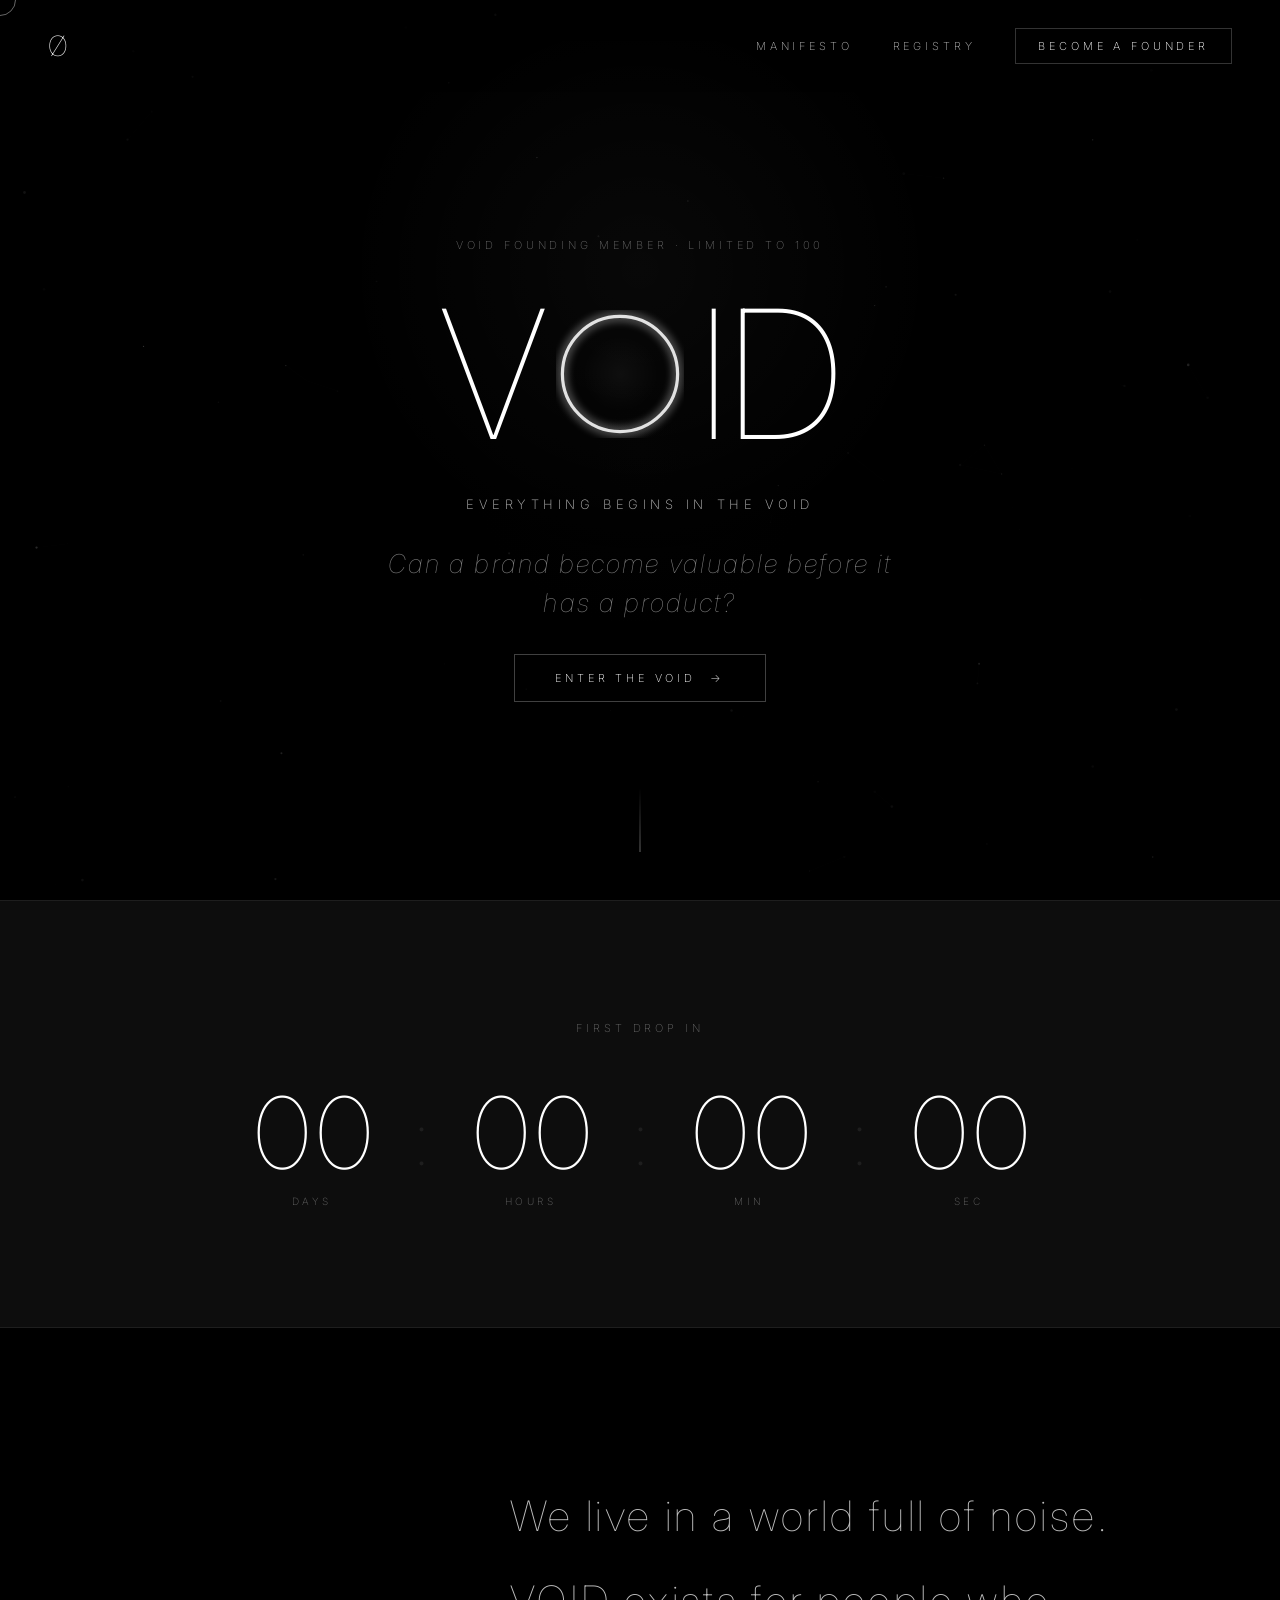
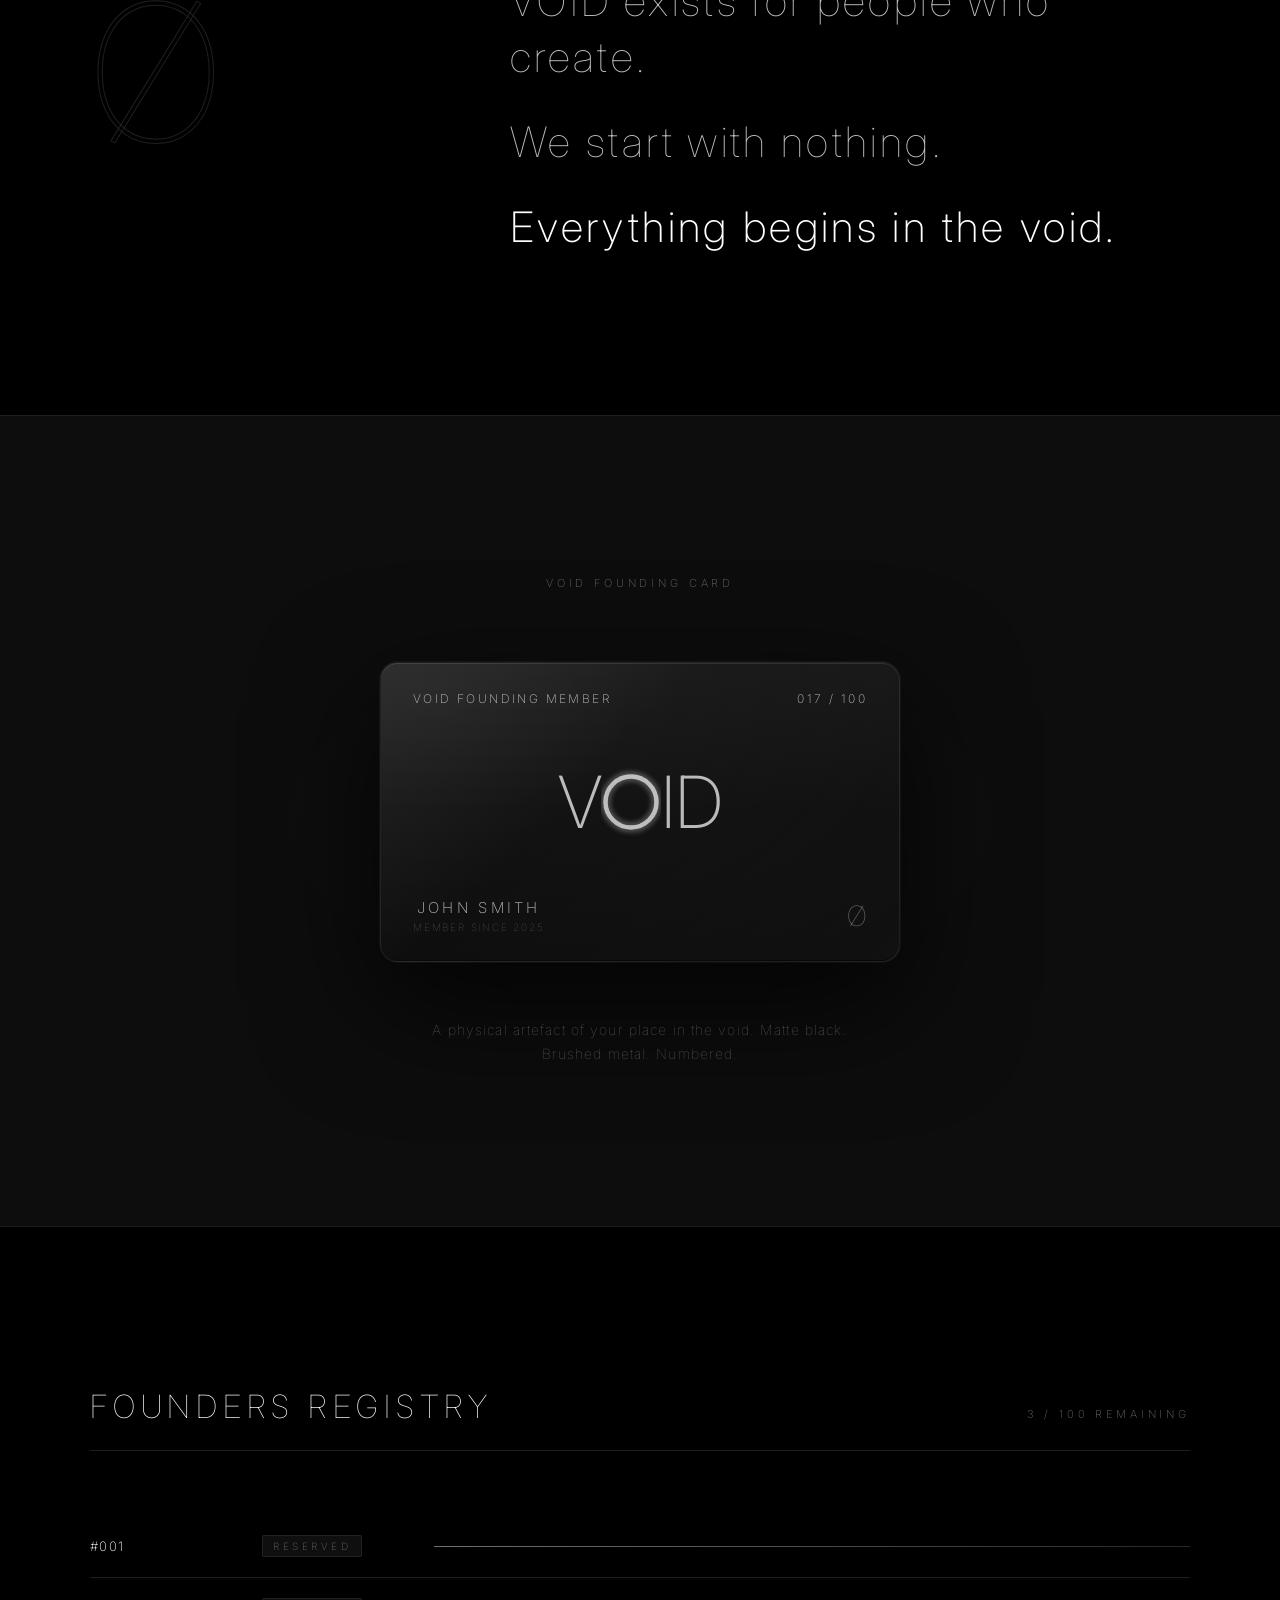
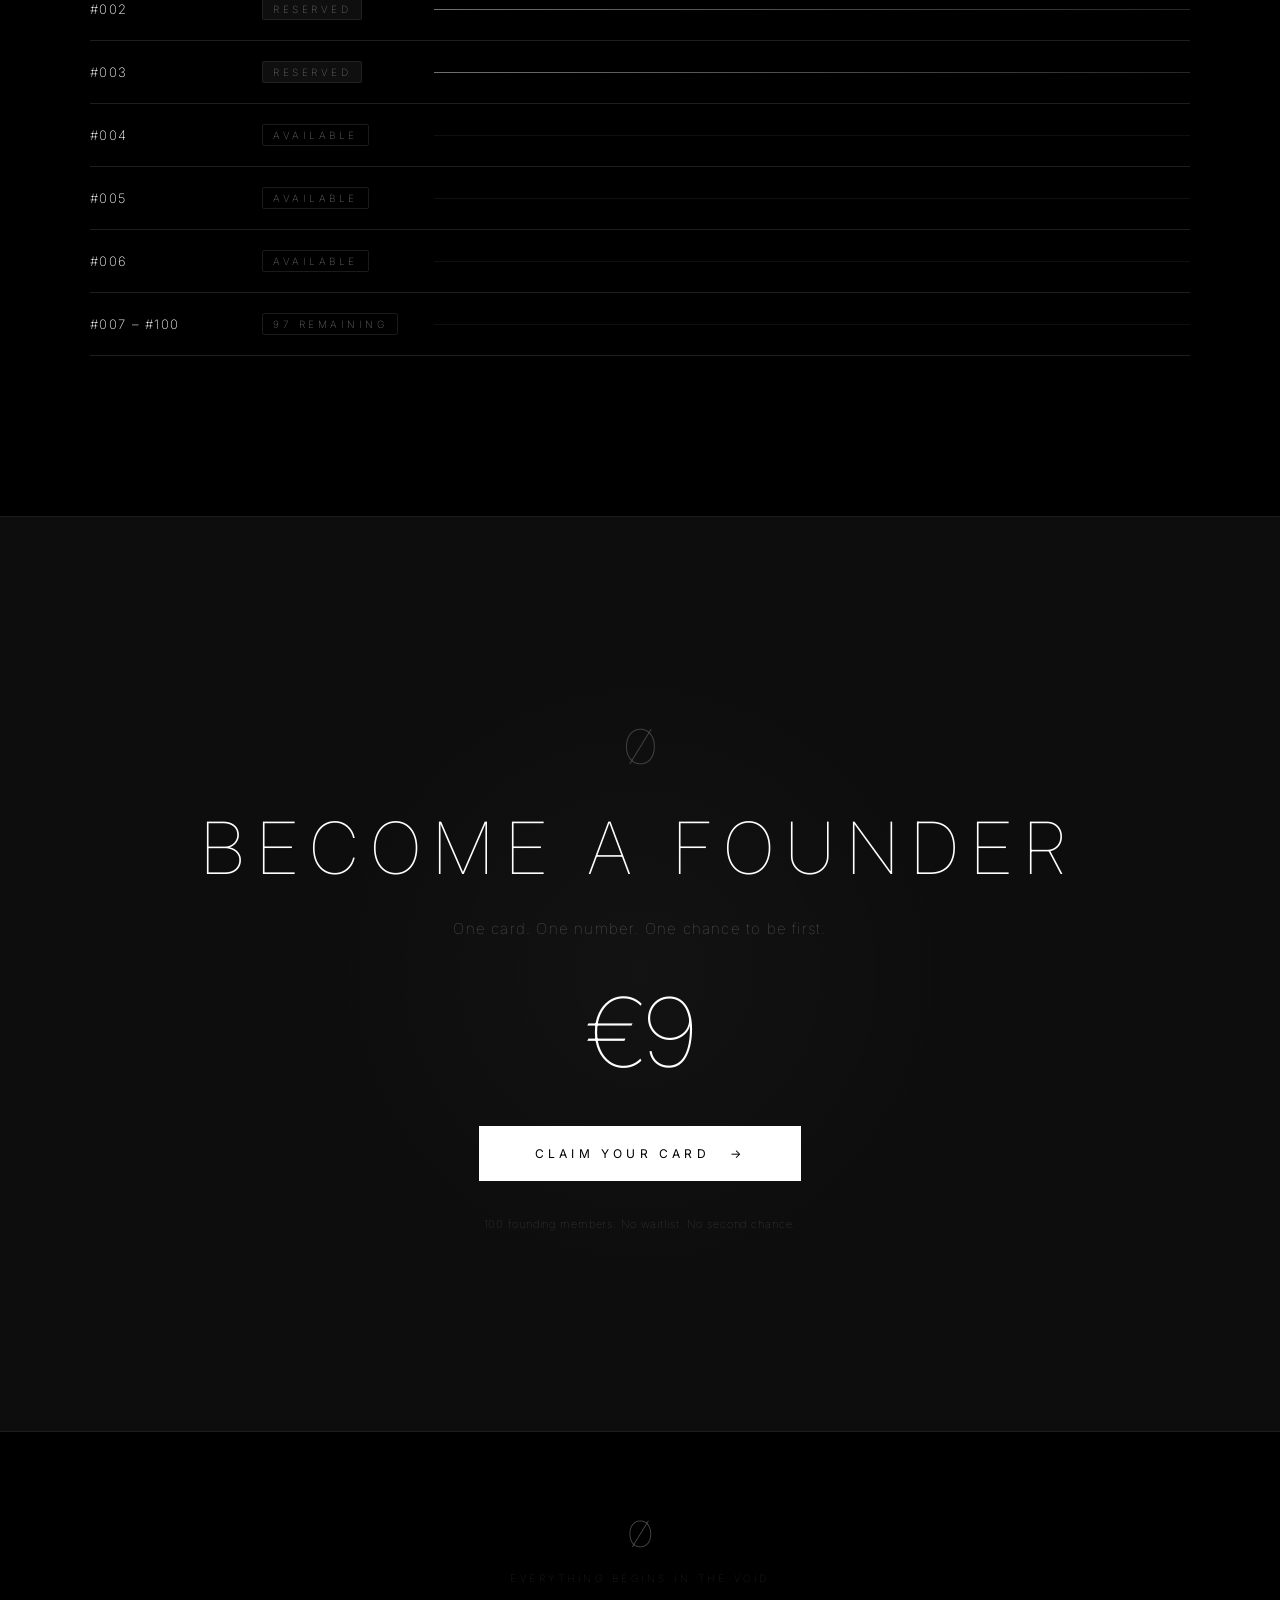
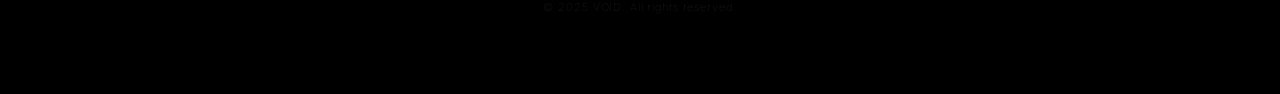
==== index.html @ 9872660d "Rename index (3).html to index.html" ====
<!DOCTYPE html>
<html lang="en">
<head>
  <meta charset="UTF-8" />
  <meta name="viewport" content="width=device-width, initial-scale=1.0" />
  <title>VOID — Everything Begins in the Void</title>
  <meta name="description" content="Can a brand become valuable before it has a product? VOID is an experiment in creating something from nothing." />
  <link rel="preconnect" href="https://fonts.googleapis.com" />
  <link rel="preconnect" href="https://fonts.gstatic.com" crossorigin />
  <link href="https://fonts.googleapis.com/css2?family=Inter:wght@100;200;300;400&family=Space+Grotesk:wght@300;400;500&display=swap" rel="stylesheet" />
  <link rel="stylesheet" href="style.css" />
</head>
<body>

  <!-- Particle Canvas -->
  <canvas id="particles"></canvas>

  <!-- Nav -->
  <nav>
    <div class="nav-logo">Ø</div>
    <div class="nav-links">
      <a href="#manifesto">MANIFESTO</a>
      <a href="#registry">REGISTRY</a>
      <a href="#join" class="nav-cta">BECOME A FOUNDER</a>
    </div>
  </nav>

  <!-- HERO -->
  <section id="hero">
    <div class="hero-content">
      <div class="hero-eyebrow reveal">VOID FOUNDING MEMBER · LIMITED TO 100</div>
      <div class="void-logo reveal-delay-1">
        <span class="logo-letter">V</span>
        <div class="logo-o-wrapper">
          <div class="glow-ring">
            <div class="ring-inner"></div>
            <svg class="ring-svg" viewBox="0 0 200 200">
              <circle class="ring-path" cx="100" cy="100" r="90" />
              <circle class="ring-glow" cx="100" cy="100" r="90" />
            </svg>
          </div>
        </div>
        <span class="logo-letter">ID</span>
      </div>
      <div class="hero-tagline reveal-delay-2">EVERYTHING BEGINS IN THE VOID</div>
      <div class="hero-question reveal-delay-3">Can a brand become valuable before it has a product?</div>
      <a href="#join" class="hero-btn reveal-delay-4">ENTER THE VOID <span class="btn-arrow">→</span></a>
    </div>
    <div class="scroll-indicator">
      <div class="scroll-line"></div>
    </div>
  </section>

  <!-- COUNTDOWN -->
  <section id="countdown">
    <div class="section-inner">
      <div class="countdown-label reveal">FIRST DROP IN</div>
      <div class="countdown-grid reveal-delay-1">
        <div class="countdown-item">
          <div class="countdown-number" id="days">00</div>
          <div class="countdown-unit">DAYS</div>
        </div>
        <div class="countdown-sep">:</div>
        <div class="countdown-item">
          <div class="countdown-number" id="hours">00</div>
          <div class="countdown-unit">HOURS</div>
        </div>
        <div class="countdown-sep">:</div>
        <div class="countdown-item">
          <div class="countdown-number" id="minutes">00</div>
          <div class="countdown-unit">MIN</div>
        </div>
        <div class="countdown-sep">:</div>
        <div class="countdown-item">
          <div class="countdown-number" id="seconds">00</div>
          <div class="countdown-unit">SEC</div>
        </div>
      </div>
    </div>
  </section>

  <!-- MANIFESTO -->
  <section id="manifesto">
    <div class="section-inner manifesto-inner">
      <div class="manifesto-glyph reveal">Ø</div>
      <div class="manifesto-text">
        <p class="manifesto-line reveal">We live in a world full of noise.</p>
        <p class="manifesto-line reveal-delay-1">VOID exists for people who create.</p>
        <p class="manifesto-line reveal-delay-2">We start with nothing.</p>
        <p class="manifesto-line manifesto-bold reveal-delay-3">Everything begins in the void.</p>
      </div>
    </div>
  </section>

  <!-- 3D CARD -->
  <section id="card-section">
    <div class="section-inner">
      <div class="card-label reveal">VOID FOUNDING CARD</div>
      <div class="card-scene reveal-delay-1">
        <div class="card-3d" id="card3d">
          <div class="card-face card-front">
            <div class="card-top-row">
              <span class="card-meta">VOID FOUNDING MEMBER</span>
              <span class="card-number-meta">017 / 100</span>
            </div>
            <div class="card-center-logo">
              <span class="card-logo-letter">V</span>
              <div class="card-logo-o">
                <svg viewBox="0 0 80 80" class="card-ring-svg">
                  <circle class="card-ring-path" cx="40" cy="40" r="34"/>
                  <circle class="card-ring-glow-path" cx="40" cy="40" r="34"/>
                </svg>
              </div>
              <span class="card-logo-letter">ID</span>
            </div>
            <div class="card-bottom-row">
              <div class="card-holder">
                <div class="card-name">JOHN SMITH</div>
                <div class="card-since">MEMBER SINCE 2025</div>
              </div>
              <div class="card-icon">Ø</div>
            </div>
            <div class="card-shine"></div>
          </div>
        </div>
      </div>
      <p class="card-desc reveal-delay-2">A physical artefact of your place in the void. Matte black. Brushed metal. Numbered.</p>
    </div>
  </section>

  <!-- FOUNDERS REGISTRY -->
  <section id="registry">
    <div class="section-inner">
      <div class="registry-header reveal">
        <h2 class="section-title">FOUNDERS REGISTRY</h2>
        <span class="registry-count">3 / 100 REMAINING</span>
      </div>
      <div class="registry-table reveal-delay-1">
        <div class="registry-row registry-reserved">
          <span class="reg-num">#001</span>
          <span class="reg-status reserved">RESERVED</span>
          <div class="reg-bar"><div class="reg-bar-fill" style="width:100%"></div></div>
        </div>
        <div class="registry-row registry-reserved">
          <span class="reg-num">#002</span>
          <span class="reg-status reserved">RESERVED</span>
          <div class="reg-bar"><div class="reg-bar-fill" style="width:100%"></div></div>
        </div>
        <div class="registry-row registry-reserved">
          <span class="reg-num">#003</span>
          <span class="reg-status reserved">RESERVED</span>
          <div class="reg-bar"><div class="reg-bar-fill" style="width:100%"></div></div>
        </div>
        <div class="registry-row registry-available">
          <span class="reg-num">#004</span>
          <span class="reg-status available">AVAILABLE</span>
          <div class="reg-bar"><div class="reg-bar-fill" style="width:0%"></div></div>
        </div>
        <div class="registry-row registry-available">
          <span class="reg-num">#005</span>
          <span class="reg-status available">AVAILABLE</span>
          <div class="reg-bar"><div class="reg-bar-fill" style="width:0%"></div></div>
        </div>
        <div class="registry-row registry-available">
          <span class="reg-num">#006</span>
          <span class="reg-status available">AVAILABLE</span>
          <div class="reg-bar"><div class="reg-bar-fill" style="width:0%"></div></div>
        </div>
        <div class="registry-row registry-available">
          <span class="reg-num">#007 – #100</span>
          <span class="reg-status available">97 REMAINING</span>
          <div class="reg-bar"><div class="reg-bar-fill" style="width:0%"></div></div>
        </div>
      </div>
    </div>
  </section>

  <!-- JOIN -->
  <section id="join">
    <div class="section-inner join-inner">
      <div class="join-glyph reveal">Ø</div>
      <h2 class="join-title reveal-delay-1">BECOME A FOUNDER</h2>
      <p class="join-sub reveal-delay-2">One card. One number. One chance to be first.</p>
      <div class="join-price reveal-delay-3">€9</div>
      <a href="checkout/" class="join-btn reveal-delay-4">
        <span>CLAIM YOUR CARD</span>
        <span class="btn-num">→</span>
      </a>
      <p class="join-fine reveal-delay-4">100 founding members. No waitlist. No second chance.</p>
    </div>
  </section>

  <!-- FOOTER -->
  <footer>
    <div class="footer-inner">
      <div class="footer-logo">Ø</div>
      <p class="footer-tag">EVERYTHING BEGINS IN THE VOID</p>
      <p class="footer-copy">© 2025 VOID. All rights reserved.</p>
    </div>
  </footer>

  <script src="main.js"></script>
</body>
</html>
---- style.css ----
/* ===========================
   VOID — Premium Brand CSS
   =========================== */

*, *::before, *::after {
  margin: 0;
  padding: 0;
  box-sizing: border-box;
}

:root {
  --black: #000000;
  --white: #ffffff;
  --silver: #b8b8b8;
  --silver-dim: #666666;
  --surface: #0d0d0d;
  --border: #1e1e1e;
  --glow: rgba(255,255,255,0.15);
  --glow-strong: rgba(255,255,255,0.6);
  --font-display: 'Inter', sans-serif;
  --font-body: 'Space Grotesk', sans-serif;
  --tracking-ultra: 0.35em;
  --tracking-wide: 0.18em;
  --tracking-normal: 0.08em;
}

html {
  scroll-behavior: smooth;
  overflow-x: hidden;
}

body {
  background: var(--black);
  color: var(--white);
  font-family: var(--font-body);
  font-weight: 300;
  overflow-x: hidden;
  cursor: none;
}

/* ---- Custom Cursor ---- */
.cursor {
  position: fixed;
  width: 8px;
  height: 8px;
  background: var(--white);
  border-radius: 50%;
  pointer-events: none;
  z-index: 9999;
  transition: transform 0.15s ease, opacity 0.2s ease;
  mix-blend-mode: difference;
}

.cursor-ring {
  position: fixed;
  width: 32px;
  height: 32px;
  border: 1px solid rgba(255,255,255,0.4);
  border-radius: 50%;
  pointer-events: none;
  z-index: 9998;
  transition: transform 0.4s cubic-bezier(0.25,0.46,0.45,0.94), width 0.3s, height 0.3s, opacity 0.3s;
  mix-blend-mode: difference;
}

/* ---- Particle Canvas ---- */
#particles {
  position: fixed;
  top: 0; left: 0;
  width: 100%; height: 100%;
  pointer-events: none;
  z-index: 0;
  opacity: 0.5;
}

/* ---- Nav ---- */
nav {
  position: fixed;
  top: 0; left: 0; right: 0;
  z-index: 100;
  display: flex;
  align-items: center;
  justify-content: space-between;
  padding: 28px 48px;
  background: linear-gradient(to bottom, rgba(0,0,0,0.9) 0%, transparent 100%);
}

.nav-logo {
  font-family: var(--font-display);
  font-weight: 100;
  font-size: 28px;
  letter-spacing: 0.05em;
  color: var(--white);
  opacity: 0.9;
  cursor: none;
}

.nav-links {
  display: flex;
  align-items: center;
  gap: 40px;
}

.nav-links a {
  font-family: var(--font-display);
  font-weight: 200;
  font-size: 11px;
  letter-spacing: var(--tracking-ultra);
  color: var(--silver);
  text-decoration: none;
  transition: color 0.3s ease;
  cursor: none;
}

.nav-links a:hover {
  color: var(--white);
}

.nav-cta {
  border: 1px solid rgba(255,255,255,0.2) !important;
  padding: 10px 22px !important;
  color: var(--white) !important;
  transition: background 0.3s ease, border-color 0.3s ease !important;
}

.nav-cta:hover {
  background: rgba(255,255,255,0.06) !important;
  border-color: rgba(255,255,255,0.5) !important;
}

/* ---- HERO ---- */
#hero {
  position: relative;
  min-height: 100vh;
  display: flex;
  flex-direction: column;
  align-items: center;
  justify-content: center;
  z-index: 1;
  text-align: center;
  padding: 120px 24px 80px;
  overflow: hidden;
}

/* Ambient light behind hero */
#hero::before {
  content: '';
  position: absolute;
  top: 30%;
  left: 50%;
  transform: translate(-50%, -50%);
  width: 600px;
  height: 600px;
  background: radial-gradient(ellipse, rgba(255,255,255,0.03) 0%, transparent 70%);
  pointer-events: none;
  animation: heroPulse 8s ease-in-out infinite;
}

@keyframes heroPulse {
  0%, 100% { opacity: 0.6; transform: translate(-50%, -50%) scale(1); }
  50% { opacity: 1; transform: translate(-50%, -50%) scale(1.15); }
}

.hero-content {
  display: flex;
  flex-direction: column;
  align-items: center;
  gap: 32px;
  position: relative;
  z-index: 2;
}

.hero-eyebrow {
  font-family: var(--font-display);
  font-weight: 200;
  font-size: 11px;
  letter-spacing: var(--tracking-ultra);
  color: var(--silver-dim);
}

/* ---- VOID LOGO ---- */
.void-logo {
  display: flex;
  align-items: center;
  gap: 0;
  line-height: 1;
  user-select: none;
}

.logo-letter {
  font-family: var(--font-display);
  font-weight: 100;
  font-size: clamp(80px, 14vw, 180px);
  letter-spacing: -0.02em;
  color: var(--white);
  display: inline-block;
}

.logo-o-wrapper {
  position: relative;
  display: flex;
  align-items: center;
  justify-content: center;
  width: clamp(70px, 12vw, 156px);
  height: clamp(80px, 14vw, 180px);
}

.glow-ring {
  position: relative;
  width: clamp(60px, 10vw, 130px);
  height: clamp(60px, 10vw, 130px);
  display: flex;
  align-items: center;
  justify-content: center;
}

.ring-svg {
  position: absolute;
  top: 0; left: 0;
  width: 100%; height: 100%;
}

.ring-path {
  fill: none;
  stroke: rgba(255,255,255,0.85);
  stroke-width: 5;
  animation: ringRotate 0s linear infinite;
}

.ring-glow {
  fill: none;
  stroke: rgba(255,255,255,0.25);
  stroke-width: 18;
  filter: blur(6px);
  animation: ringGlow 4s ease-in-out infinite;
}

.ring-inner {
  position: absolute;
  width: 60%;
  height: 60%;
  background: radial-gradient(circle, rgba(255,255,255,0.04) 0%, transparent 70%);
  border-radius: 50%;
  animation: innerPulse 4s ease-in-out infinite;
}

@keyframes ringGlow {
  0%, 100% { stroke-opacity: 0.2; stroke-width: 16; }
  50% { stroke-opacity: 0.5; stroke-width: 22; }
}

@keyframes innerPulse {
  0%, 100% { transform: scale(0.9); opacity: 0.3; }
  50% { transform: scale(1.1); opacity: 0.7; }
}

.hero-tagline {
  font-family: var(--font-display);
  font-weight: 200;
  font-size: clamp(10px, 1.4vw, 13px);
  letter-spacing: var(--tracking-ultra);
  color: var(--silver);
  text-transform: uppercase;
}

.hero-question {
  font-family: var(--font-display);
  font-weight: 100;
  font-size: clamp(16px, 2.5vw, 26px);
  letter-spacing: var(--tracking-normal);
  color: rgba(255,255,255,0.5);
  max-width: 520px;
  line-height: 1.5;
  font-style: italic;
}

.hero-btn {
  display: inline-flex;
  align-items: center;
  gap: 14px;
  padding: 16px 40px;
  border: 1px solid rgba(255,255,255,0.25);
  color: var(--white);
  text-decoration: none;
  font-family: var(--font-display);
  font-weight: 200;
  font-size: 11px;
  letter-spacing: var(--tracking-ultra);
  text-transform: uppercase;
  transition: border-color 0.4s, background 0.4s, transform 0.3s;
  position: relative;
  overflow: hidden;
  cursor: none;
}

.hero-btn::before {
  content: '';
  position: absolute;
  inset: 0;
  background: linear-gradient(135deg, rgba(255,255,255,0.08), transparent);
  opacity: 0;
  transition: opacity 0.4s;
}

.hero-btn:hover {
  border-color: rgba(255,255,255,0.6);
  transform: translateY(-2px);
}

.hero-btn:hover::before {
  opacity: 1;
}

.btn-arrow {
  transition: transform 0.3s;
}

.hero-btn:hover .btn-arrow {
  transform: translateX(4px);
}

/* Scroll indicator */
.scroll-indicator {
  position: absolute;
  bottom: 48px;
  left: 50%;
  transform: translateX(-50%);
  display: flex;
  flex-direction: column;
  align-items: center;
}

.scroll-line {
  width: 1px;
  height: 64px;
  background: linear-gradient(to bottom, transparent, rgba(255,255,255,0.4));
  animation: scrollDrop 2s ease-in-out infinite;
}

@keyframes scrollDrop {
  0% { opacity: 0; transform: scaleY(0); transform-origin: top; }
  50% { opacity: 1; transform: scaleY(1); transform-origin: top; }
  100% { opacity: 0; transform: scaleY(1); transform-origin: bottom; }
}

/* ---- COUNTDOWN ---- */
#countdown {
  position: relative;
  z-index: 1;
  padding: 120px 24px;
  border-top: 1px solid var(--border);
  border-bottom: 1px solid var(--border);
  background: var(--surface);
}

.section-inner {
  max-width: 1100px;
  margin: 0 auto;
}

.countdown-label {
  font-family: var(--font-display);
  font-weight: 200;
  font-size: 11px;
  letter-spacing: var(--tracking-ultra);
  color: var(--silver-dim);
  text-align: center;
  margin-bottom: 48px;
}

.countdown-grid {
  display: flex;
  align-items: center;
  justify-content: center;
  gap: 0;
}

.countdown-item {
  display: flex;
  flex-direction: column;
  align-items: center;
  padding: 0 40px;
}

.countdown-number {
  font-family: var(--font-display);
  font-weight: 100;
  font-size: clamp(52px, 8vw, 100px);
  letter-spacing: -0.02em;
  color: var(--white);
  line-height: 1;
  font-variant-numeric: tabular-nums;
  min-width: 2.2ch;
  text-align: center;
}

.countdown-unit {
  font-family: var(--font-display);
  font-weight: 200;
  font-size: 10px;
  letter-spacing: var(--tracking-ultra);
  color: var(--silver-dim);
  margin-top: 12px;
}

.countdown-sep {
  font-family: var(--font-display);
  font-weight: 100;
  font-size: clamp(40px, 6vw, 80px);
  color: var(--border);
  margin-bottom: 20px;
  align-self: flex-start;
  padding-top: 8px;
}

/* ---- MANIFESTO ---- */
#manifesto {
  position: relative;
  z-index: 1;
  padding: 160px 24px;
  overflow: hidden;
}

.manifesto-inner {
  display: grid;
  grid-template-columns: 1fr 2fr;
  gap: 80px;
  align-items: center;
}

.manifesto-glyph {
  font-family: var(--font-display);
  font-weight: 100;
  font-size: clamp(100px, 15vw, 200px);
  color: transparent;
  -webkit-text-stroke: 1px rgba(255,255,255,0.12);
  text-stroke: 1px rgba(255,255,255,0.12);
  line-height: 1;
  animation: glyphBreath 6s ease-in-out infinite;
  user-select: none;
}

@keyframes glyphBreath {
  0%, 100% { -webkit-text-stroke-color: rgba(255,255,255,0.08); }
  50% { -webkit-text-stroke-color: rgba(255,255,255,0.2); }
}

.manifesto-text {
  display: flex;
  flex-direction: column;
  gap: 28px;
}

.manifesto-line {
  font-family: var(--font-display);
  font-weight: 100;
  font-size: clamp(22px, 3.5vw, 42px);
  letter-spacing: var(--tracking-normal);
  line-height: 1.35;
  color: rgba(255,255,255,0.75);
}

.manifesto-bold {
  color: var(--white);
  font-weight: 200;
}

/* ---- 3D CARD ---- */
#card-section {
  position: relative;
  z-index: 1;
  padding: 160px 24px;
  background: var(--surface);
  border-top: 1px solid var(--border);
  border-bottom: 1px solid var(--border);
  text-align: center;
  overflow: hidden;
}

#card-section::before {
  content: '';
  position: absolute;
  top: 50%;
  left: 50%;
  transform: translate(-50%, -50%);
  width: 800px;
  height: 400px;
  background: radial-gradient(ellipse, rgba(255,255,255,0.02) 0%, transparent 70%);
  pointer-events: none;
}

.card-label {
  font-family: var(--font-display);
  font-weight: 200;
  font-size: 11px;
  letter-spacing: var(--tracking-ultra);
  color: var(--silver-dim);
  margin-bottom: 72px;
}

.card-scene {
  perspective: 1200px;
  display: flex;
  justify-content: center;
  margin-bottom: 56px;
}

.card-3d {
  width: min(520px, 88vw);
  height: min(300px, 50vw);
  transform-style: preserve-3d;
  transition: transform 0.1s linear;
  cursor: none;
}

.card-face {
  width: 100%;
  height: 100%;
  border-radius: 18px;
  padding: 28px 32px;
  display: flex;
  flex-direction: column;
  justify-content: space-between;
  position: relative;
  overflow: hidden;
}

.card-front {
  background: linear-gradient(135deg, #1a1a1a 0%, #0a0a0a 40%, #111111 100%);
  border: 1px solid rgba(255,255,255,0.08);
  box-shadow:
    0 0 0 1px rgba(255,255,255,0.04),
    0 40px 120px rgba(0,0,0,0.8),
    inset 0 1px 0 rgba(255,255,255,0.1),
    inset 0 -1px 0 rgba(0,0,0,0.5);
}

/* Metallic sheen overlay */
.card-front::before {
  content: '';
  position: absolute;
  top: 0; left: 0; right: 0;
  height: 50%;
  background: linear-gradient(180deg, rgba(255,255,255,0.04) 0%, transparent 100%);
  border-radius: 18px 18px 0 0;
  pointer-events: none;
}

.card-shine {
  position: absolute;
  top: -50%;
  left: -50%;
  width: 200%;
  height: 200%;
  background: radial-gradient(ellipse at 30% 30%, rgba(255,255,255,0.06) 0%, transparent 60%);
  pointer-events: none;
  transition: transform 0.1s linear;
  border-radius: 50%;
}

.card-top-row {
  display: flex;
  justify-content: space-between;
  align-items: flex-start;
}

.card-meta, .card-number-meta {
  font-family: var(--font-display);
  font-weight: 200;
  font-size: clamp(8px, 1.3vw, 12px);
  letter-spacing: 0.2em;
  color: var(--silver);
}

.card-center-logo {
  display: flex;
  align-items: center;
  justify-content: center;
  gap: 0;
}

.card-logo-letter {
  font-family: var(--font-display);
  font-weight: 200;
  font-size: clamp(36px, 6vw, 72px);
  letter-spacing: -0.01em;
  color: var(--silver);
  line-height: 1;
}

.card-logo-o {
  width: clamp(30px, 5vw, 60px);
  height: clamp(36px, 6vw, 72px);
  display: flex;
  align-items: center;
  justify-content: center;
}

.card-ring-svg {
  width: 100%;
  height: 100%;
}

.card-ring-path {
  fill: none;
  stroke: var(--silver);
  stroke-width: 6;
}

.card-ring-glow-path {
  fill: none;
  stroke: rgba(200,200,200,0.3);
  stroke-width: 14;
  filter: blur(3px);
  animation: cardRingGlow 3s ease-in-out infinite;
}

@keyframes cardRingGlow {
  0%, 100% { stroke-opacity: 0.2; }
  50% { stroke-opacity: 0.5; }
}

.card-bottom-row {
  display: flex;
  justify-content: space-between;
  align-items: flex-end;
}

.card-name {
  font-family: var(--font-display);
  font-weight: 200;
  font-size: clamp(10px, 1.6vw, 15px);
  letter-spacing: 0.22em;
  color: var(--silver);
}

.card-since {
  font-family: var(--font-display);
  font-weight: 100;
  font-size: clamp(7px, 1.1vw, 10px);
  letter-spacing: 0.18em;
  color: var(--silver-dim);
  margin-top: 4px;
}

.card-icon {
  font-family: var(--font-display);
  font-weight: 100;
  font-size: clamp(16px, 2.5vw, 28px);
  color: var(--silver-dim);
}

.card-desc {
  font-family: var(--font-display);
  font-weight: 100;
  font-size: 14px;
  letter-spacing: var(--tracking-normal);
  color: var(--silver-dim);
  max-width: 420px;
  margin: 0 auto;
  line-height: 1.7;
}

/* ---- REGISTRY ---- */
#registry {
  position: relative;
  z-index: 1;
  padding: 160px 24px;
}

.registry-header {
  display: flex;
  align-items: baseline;
  justify-content: space-between;
  margin-bottom: 64px;
  border-bottom: 1px solid var(--border);
  padding-bottom: 24px;
}

.section-title {
  font-family: var(--font-display);
  font-weight: 100;
  font-size: clamp(18px, 3vw, 32px);
  letter-spacing: var(--tracking-wide);
}

.registry-count {
  font-family: var(--font-display);
  font-weight: 200;
  font-size: 11px;
  letter-spacing: var(--tracking-ultra);
  color: var(--silver-dim);
}

.registry-table {
  display: flex;
  flex-direction: column;
  gap: 0;
}

.registry-row {
  display: grid;
  grid-template-columns: 140px 140px 1fr;
  align-items: center;
  padding: 20px 0;
  border-bottom: 1px solid var(--border);
  gap: 32px;
  transition: background 0.3s;
  opacity: 0;
  transform: translateY(16px);
}

.registry-row.visible {
  opacity: 1;
  transform: translateY(0);
  transition: opacity 0.5s ease, transform 0.5s ease;
}

.registry-row:hover {
  background: rgba(255,255,255,0.02);
}

.reg-num {
  font-family: var(--font-display);
  font-weight: 200;
  font-size: 13px;
  letter-spacing: 0.1em;
  color: var(--white);
}

.reg-status {
  font-family: var(--font-display);
  font-weight: 200;
  font-size: 10px;
  letter-spacing: var(--tracking-ultra);
  padding: 4px 10px;
  border-radius: 2px;
  display: inline-block;
  width: fit-content;
}

.reg-status.reserved {
  background: rgba(255,255,255,0.06);
  color: var(--silver-dim);
  border: 1px solid rgba(255,255,255,0.08);
}

.reg-status.available {
  background: transparent;
  color: rgba(255,255,255,0.4);
  border: 1px solid rgba(255,255,255,0.1);
}

.reg-bar {
  height: 1px;
  background: rgba(255,255,255,0.06);
  overflow: hidden;
}

.reg-bar-fill {
  height: 100%;
  background: linear-gradient(to right, rgba(255,255,255,0.4), rgba(255,255,255,0.1));
  transition: width 1.5s cubic-bezier(0.25,0.46,0.45,0.94);
}

/* ---- JOIN ---- */
#join {
  position: relative;
  z-index: 1;
  padding: 200px 24px;
  text-align: center;
  background: var(--surface);
  border-top: 1px solid var(--border);
  overflow: hidden;
}

#join::before {
  content: '';
  position: absolute;
  top: 50%;
  left: 50%;
  transform: translate(-50%, -50%);
  width: 700px;
  height: 700px;
  background: radial-gradient(ellipse, rgba(255,255,255,0.025) 0%, transparent 65%);
  pointer-events: none;
  animation: heroPulse 10s ease-in-out infinite;
}

.join-inner {
  display: flex;
  flex-direction: column;
  align-items: center;
  gap: 28px;
  position: relative;
  z-index: 2;
}

.join-glyph {
  font-family: var(--font-display);
  font-weight: 100;
  font-size: 48px;
  color: rgba(255,255,255,0.2);
  animation: innerPulse 5s ease-in-out infinite;
}

.join-title {
  font-family: var(--font-display);
  font-weight: 100;
  font-size: clamp(32px, 6vw, 72px);
  letter-spacing: var(--tracking-wide);
}

.join-sub {
  font-family: var(--font-display);
  font-weight: 100;
  font-size: 15px;
  letter-spacing: var(--tracking-normal);
  color: var(--silver-dim);
}

.join-price {
  font-family: var(--font-display);
  font-weight: 100;
  font-size: clamp(52px, 8vw, 96px);
  letter-spacing: -0.02em;
  color: var(--white);
  margin: 8px 0;
}

.join-btn {
  display: inline-flex;
  align-items: center;
  gap: 20px;
  padding: 20px 56px;
  background: var(--white);
  color: var(--black);
  text-decoration: none;
  font-family: var(--font-display);
  font-weight: 400;
  font-size: 12px;
  letter-spacing: var(--tracking-ultra);
  text-transform: uppercase;
  transition: background 0.3s, transform 0.3s, box-shadow 0.3s;
  cursor: none;
  position: relative;
  overflow: hidden;
}

.join-btn::before {
  content: '';
  position: absolute;
  inset: 0;
  background: rgba(0,0,0,0.05);
  transform: translateX(-100%);
  transition: transform 0.4s ease;
}

.join-btn:hover::before {
  transform: translateX(0);
}

.join-btn:hover {
  transform: translateY(-3px);
  box-shadow: 0 20px 60px rgba(255,255,255,0.15);
}

.join-fine {
  font-family: var(--font-display);
  font-weight: 100;
  font-size: 11px;
  letter-spacing: var(--tracking-normal);
  color: rgba(255,255,255,0.25);
  margin-top: 8px;
}

/* ---- FOOTER ---- */
footer {
  position: relative;
  z-index: 1;
  padding: 80px 48px;
  border-top: 1px solid var(--border);
  text-align: center;
}

.footer-inner {
  display: flex;
  flex-direction: column;
  align-items: center;
  gap: 16px;
}

.footer-logo {
  font-family: var(--font-display);
  font-weight: 100;
  font-size: 36px;
  color: rgba(255,255,255,0.3);
}

.footer-tag {
  font-family: var(--font-display);
  font-weight: 100;
  font-size: 10px;
  letter-spacing: var(--tracking-ultra);
  color: rgba(255,255,255,0.2);
}

.footer-copy {
  font-family: var(--font-display);
  font-weight: 100;
  font-size: 11px;
  letter-spacing: var(--tracking-normal);
  color: rgba(255,255,255,0.15);
}

/* ---- REVEAL ANIMATIONS ---- */
.reveal,
.reveal-delay-1,
.reveal-delay-2,
.reveal-delay-3,
.reveal-delay-4 {
  opacity: 0;
  transform: translateY(30px);
  transition: opacity 0.9s cubic-bezier(0.25,0.46,0.45,0.94),
              transform 0.9s cubic-bezier(0.25,0.46,0.45,0.94);
}

.reveal-delay-1 { transition-delay: 0.15s; }
.reveal-delay-2 { transition-delay: 0.3s; }
.reveal-delay-3 { transition-delay: 0.45s; }
.reveal-delay-4 { transition-delay: 0.6s; }

.visible {
  opacity: 1 !important;
  transform: translateY(0) !important;
}

/* Hero immediate animation */
#hero .reveal { transition-delay: 0.3s; }
#hero .reveal-delay-1 { transition-delay: 0.5s; }
#hero .reveal-delay-2 { transition-delay: 0.8s; }
#hero .reveal-delay-3 { transition-delay: 1.1s; }
#hero .reveal-delay-4 { transition-delay: 1.4s; }

/* ===========================
   CHECKOUT PAGE
   =========================== */
.checkout-page {
  min-height: 100vh;
  display: flex;
  flex-direction: column;
  align-items: center;
  justify-content: center;
  padding: 80px 24px;
  text-align: center;
}

.checkout-back {
  position: fixed;
  top: 32px;
  left: 48px;
  font-family: var(--font-display);
  font-weight: 200;
  font-size: 11px;
  letter-spacing: var(--tracking-ultra);
  color: var(--silver-dim);
  text-decoration: none;
  display: flex;
  align-items: center;
  gap: 8px;
  transition: color 0.3s;
  cursor: none;
}

.checkout-back:hover { color: var(--white); }

.checkout-glyph {
  font-family: var(--font-display);
  font-weight: 100;
  font-size: 64px;
  color: rgba(255,255,255,0.15);
  margin-bottom: 40px;
  animation: innerPulse 5s ease-in-out infinite;
}

.checkout-title {
  font-family: var(--font-display);
  font-weight: 100;
  font-size: clamp(28px, 5vw, 52px);
  letter-spacing: var(--tracking-wide);
  margin-bottom: 16px;
}

.checkout-product {
  font-family: var(--font-display);
  font-weight: 200;
  font-size: 12px;
  letter-spacing: var(--tracking-ultra);
  color: var(--silver-dim);
  margin-bottom: 48px;
}

.checkout-price-block {
  display: flex;
  flex-direction: column;
  align-items: center;
  gap: 8px;
  padding: 48px 80px;
  border: 1px solid var(--border);
  margin-bottom: 40px;
  background: var(--surface);
  position: relative;
  overflow: hidden;
}

.checkout-price-block::before {
  content: '';
  position: absolute;
  inset: 0;
  background: linear-gradient(135deg, rgba(255,255,255,0.02), transparent);
  pointer-events: none;
}

.checkout-price-label {
  font-family: var(--font-display);
  font-weight: 200;
  font-size: 10px;
  letter-spacing: var(--tracking-ultra);
  color: var(--silver-dim);
}

.checkout-price {
  font-family: var(--font-display);
  font-weight: 100;
  font-size: 72px;
  letter-spacing: -0.02em;
  color: var(--white);
  line-height: 1;
}

.checkout-coming-soon {
  display: inline-block;
  padding: 14px 36px;
  border: 1px solid rgba(255,255,255,0.15);
  font-family: var(--font-display);
  font-weight: 200;
  font-size: 11px;
  letter-spacing: var(--tracking-ultra);
  color: var(--silver-dim);
}

.checkout-note {
  font-family: var(--font-display);
  font-weight: 100;
  font-size: 12px;
  letter-spacing: var(--tracking-normal);
  color: rgba(255,255,255,0.2);
  margin-top: 24px;
  max-width: 300px;
}

/* ===========================
   RESPONSIVE
   =========================== */
@media (max-width: 768px) {
  nav {
    padding: 20px 24px;
  }

  .nav-links a:not(.nav-cta) {
    display: none;
  }

  .manifesto-inner {
    grid-template-columns: 1fr;
    gap: 40px;
  }

  .manifesto-glyph {
    font-size: 80px;
    text-align: center;
  }

  .countdown-item {
    padding: 0 16px;
  }

  .countdown-sep {
    display: none;
  }

  .registry-row {
    grid-template-columns: 80px 100px 1fr;
    gap: 16px;
  }

  .card-3d {
    height: min(220px, 55vw);
  }

  .registry-header {
    flex-direction: column;
    gap: 8px;
  }
}

@media (max-width: 480px) {
  .countdown-grid {
    flex-wrap: wrap;
    gap: 16px;
  }

  .checkout-price-block {
    padding: 40px 40px;
  }
}

/* Reduced motion */
@media (prefers-reduced-motion: reduce) {
  *, *::before, *::after {
    animation-duration: 0.01ms !important;
    transition-duration: 0.01ms !important;
  }
}
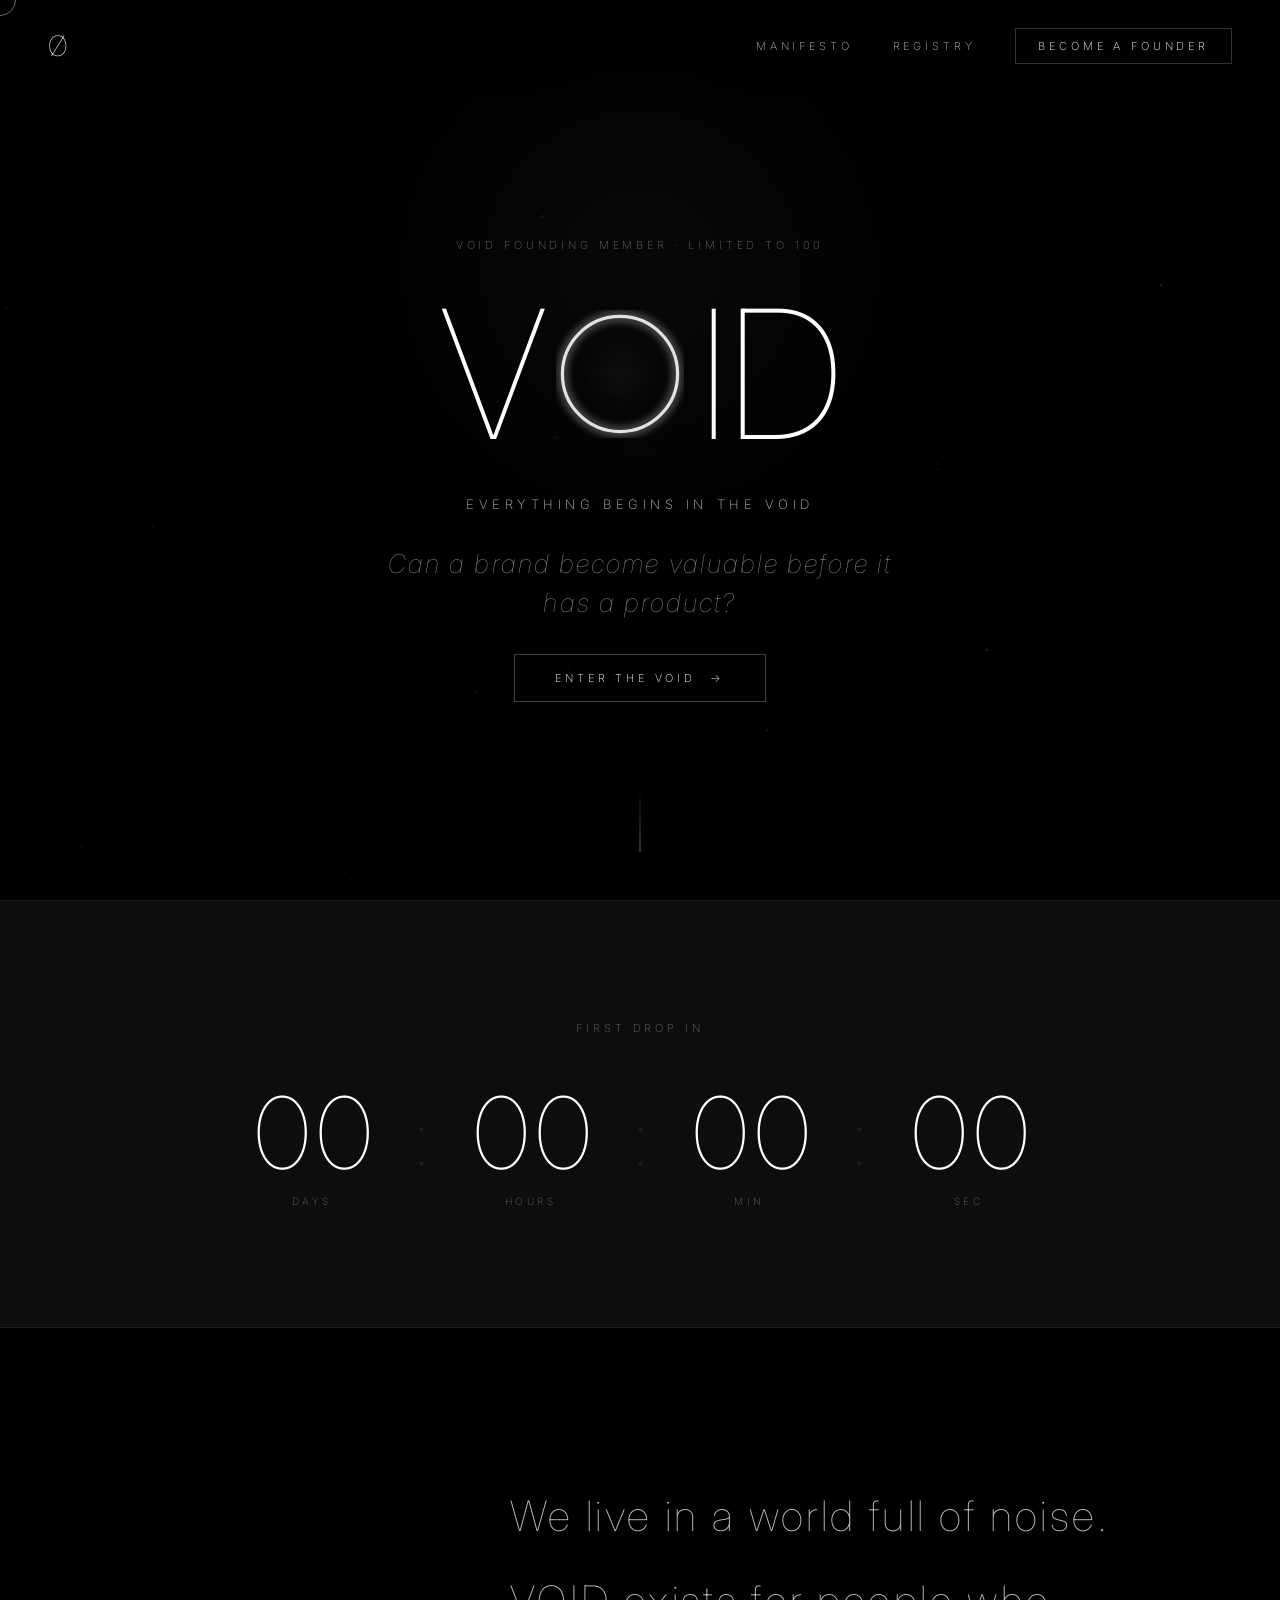
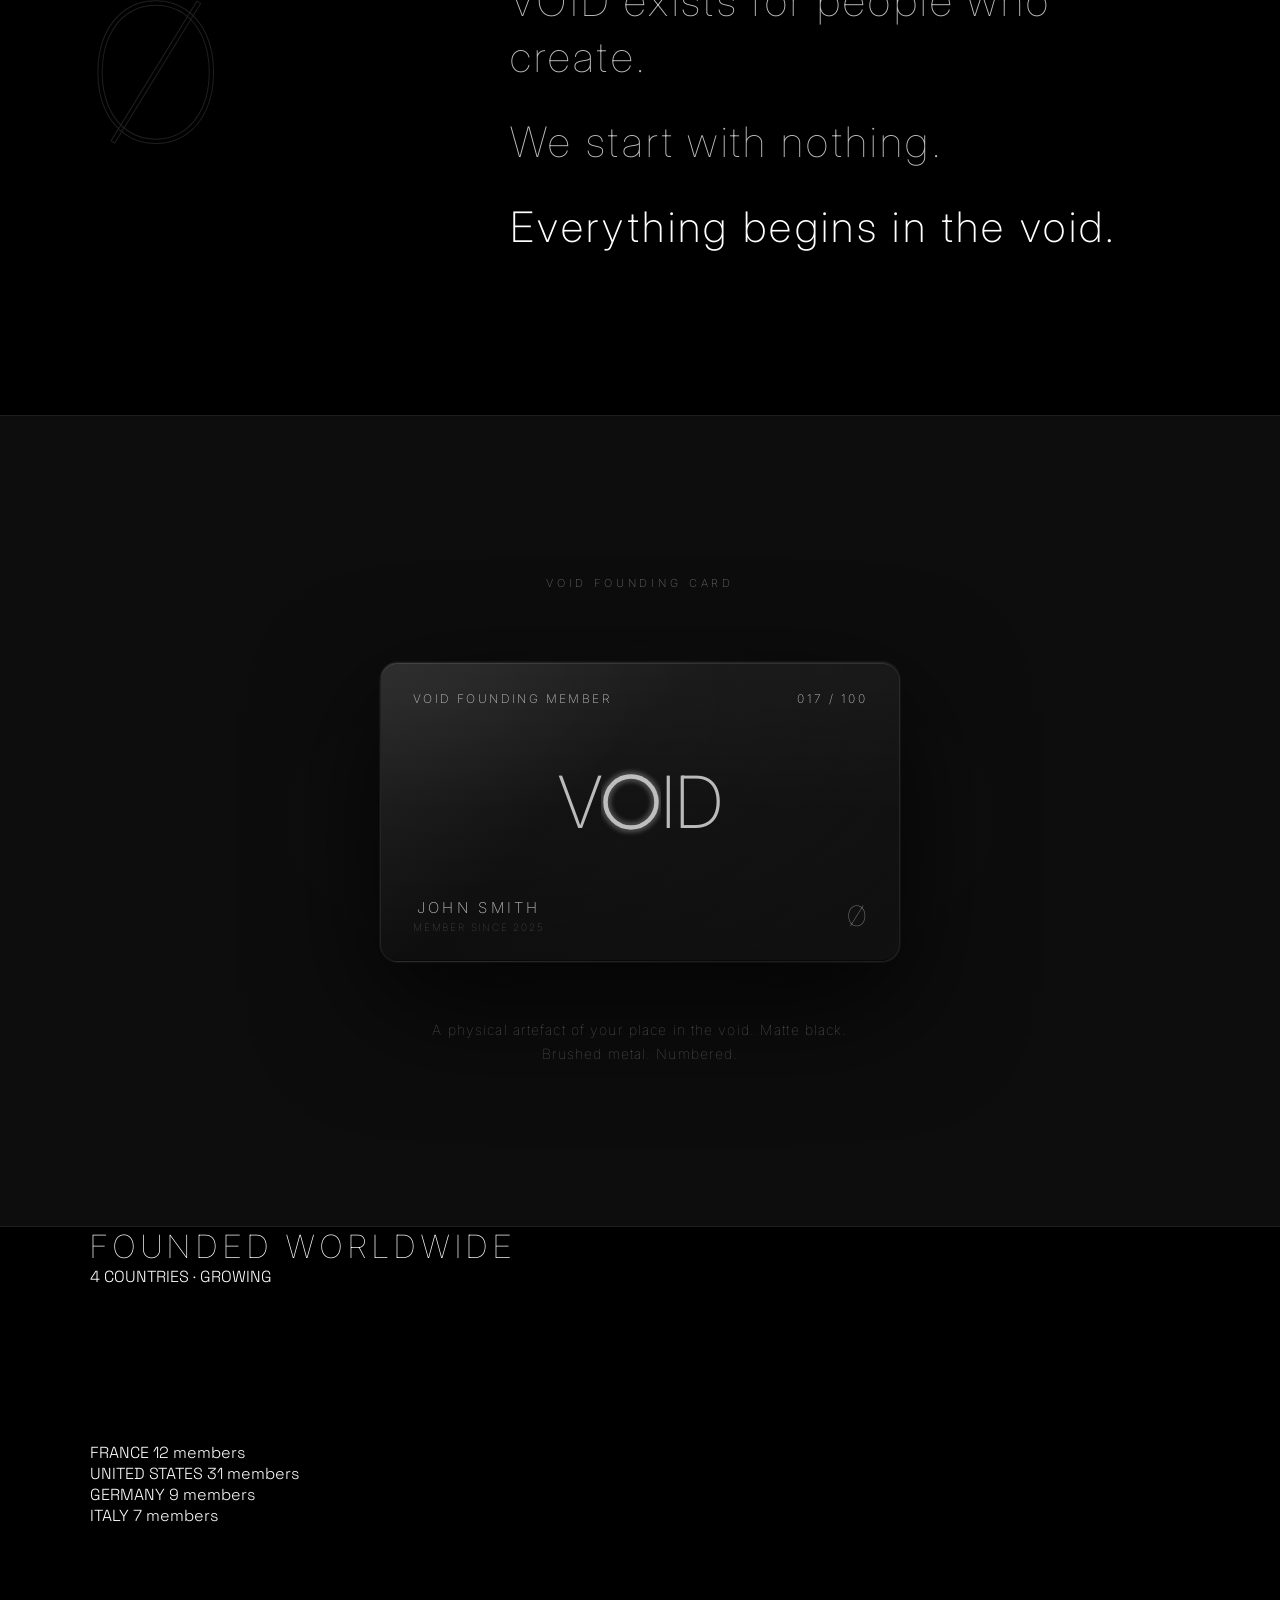
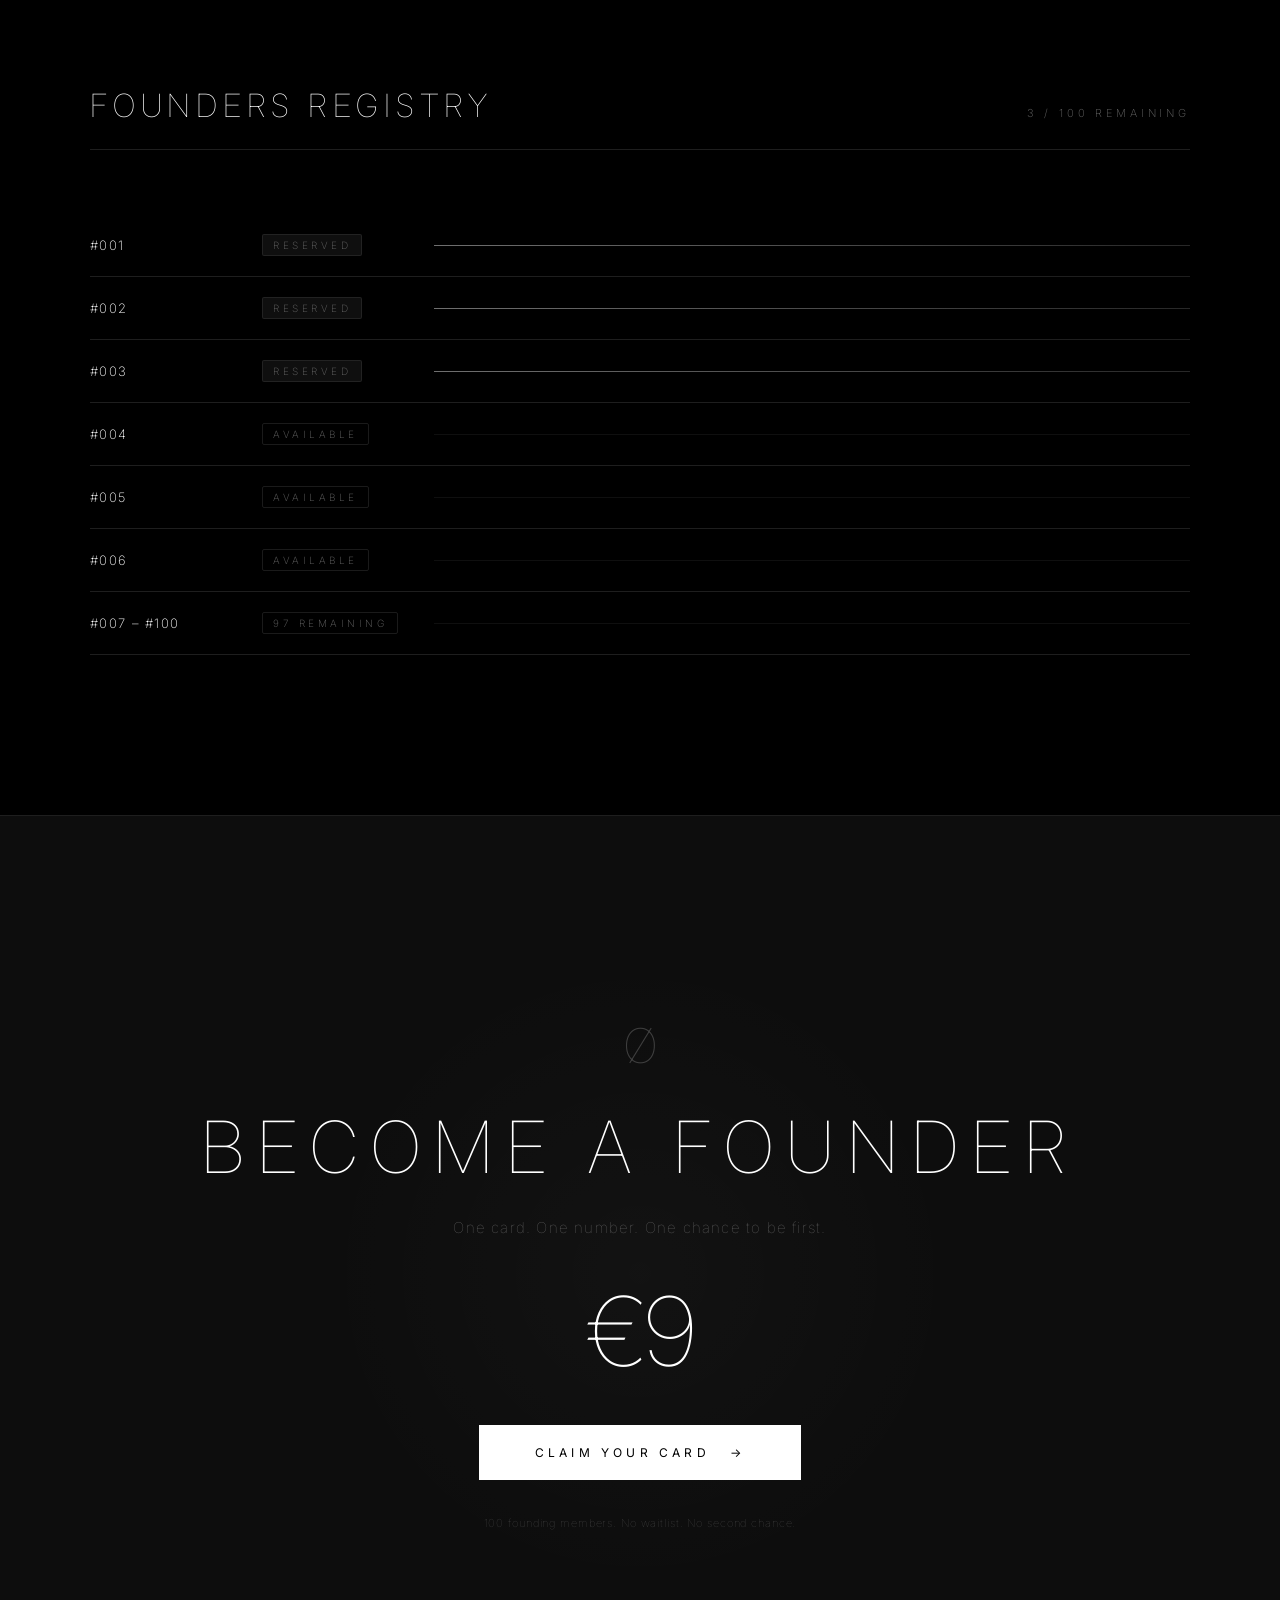
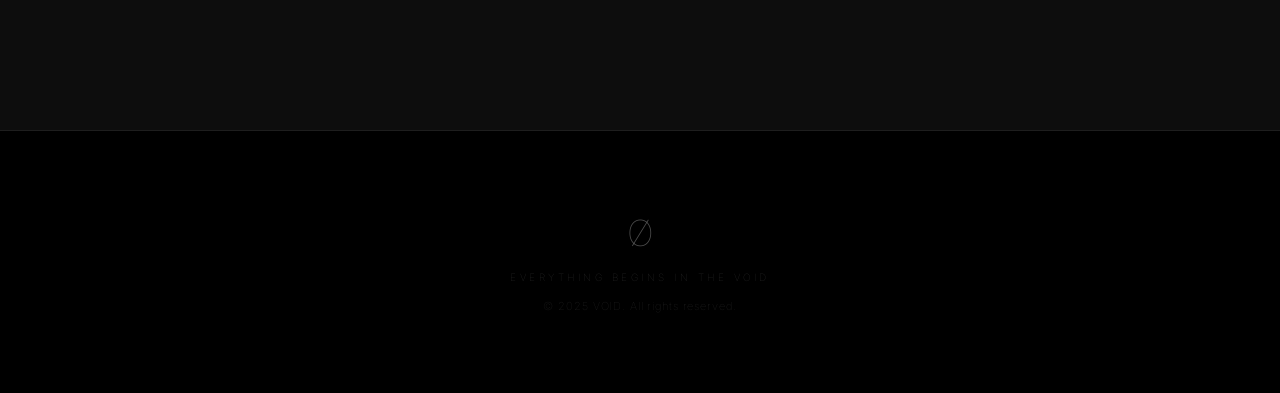
==== commit e5046336: "Update index.html" ====
--- a/index.html
+++ b/index.html
@@ -128,6 +128,41 @@
     </div>
   </section>
 
+<!-- WORLD MAP SECTION -->
+<section id="map-section">
+  <div class="section-inner">
+    <div class="map-header reveal">
+      <h2 class="section-title">FOUNDED WORLDWIDE</h2>
+      <span class="map-count">4 COUNTRIES · GROWING</span>
+    </div>
+    <div class="map-wrapper reveal-delay-1">
+      <canvas id="worldMap"></canvas>
+      <div class="map-legend reveal-delay-2">
+        <div class="legend-item" data-country="FR">
+          <span class="legend-dot"></span>
+          <span class="legend-name">FRANCE</span>
+          <span class="legend-num">12 members</span>
+        </div>
+        <div class="legend-item" data-country="US">
+          <span class="legend-dot"></span>
+          <span class="legend-name">UNITED STATES</span>
+          <span class="legend-num">31 members</span>
+        </div>
+        <div class="legend-item" data-country="DE">
+          <span class="legend-dot"></span>
+          <span class="legend-name">GERMANY</span>
+          <span class="legend-num">9 members</span>
+        </div>
+        <div class="legend-item" data-country="IT">
+          <span class="legend-dot"></span>
+          <span class="legend-name">ITALY</span>
+          <span class="legend-num">7 members</span>
+        </div>
+      </div>
+    </div>
+  </div>
+</section>
+
   <!-- FOUNDERS REGISTRY -->
   <section id="registry">
     <div class="section-inner">
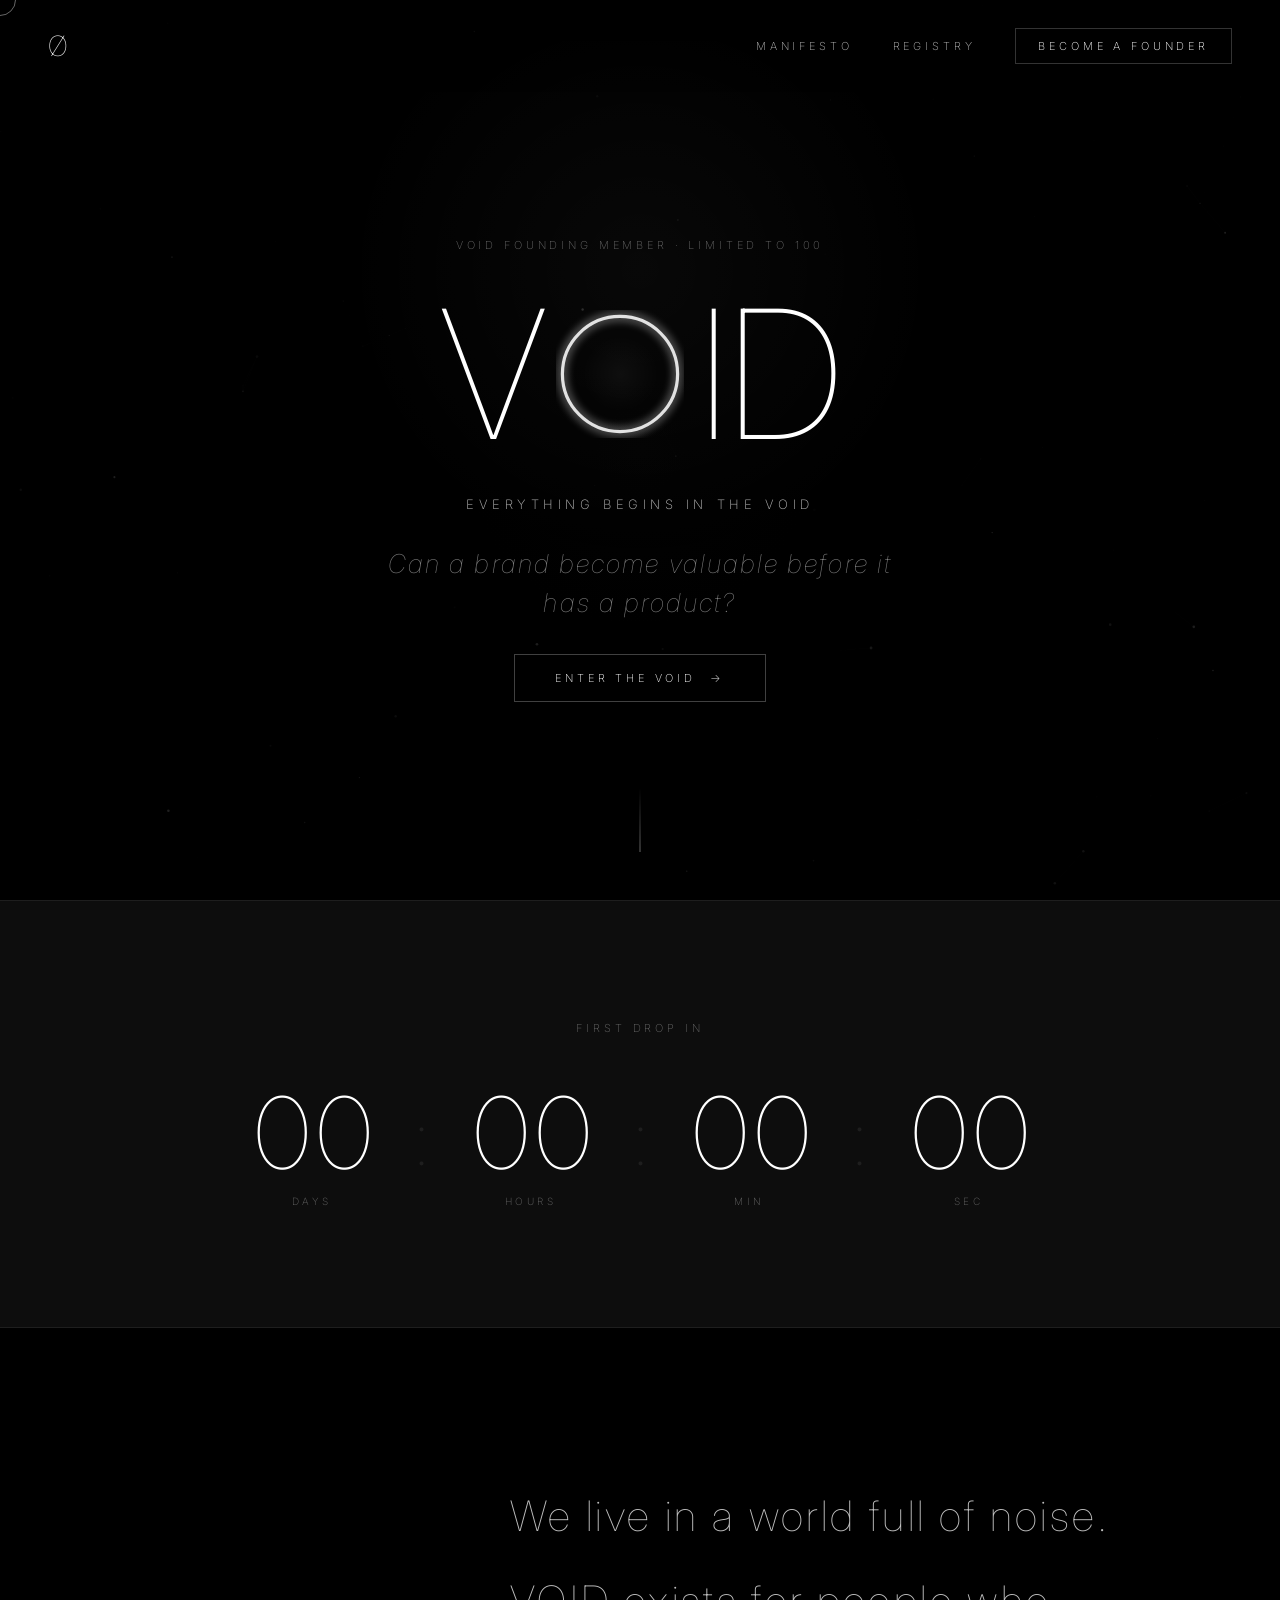
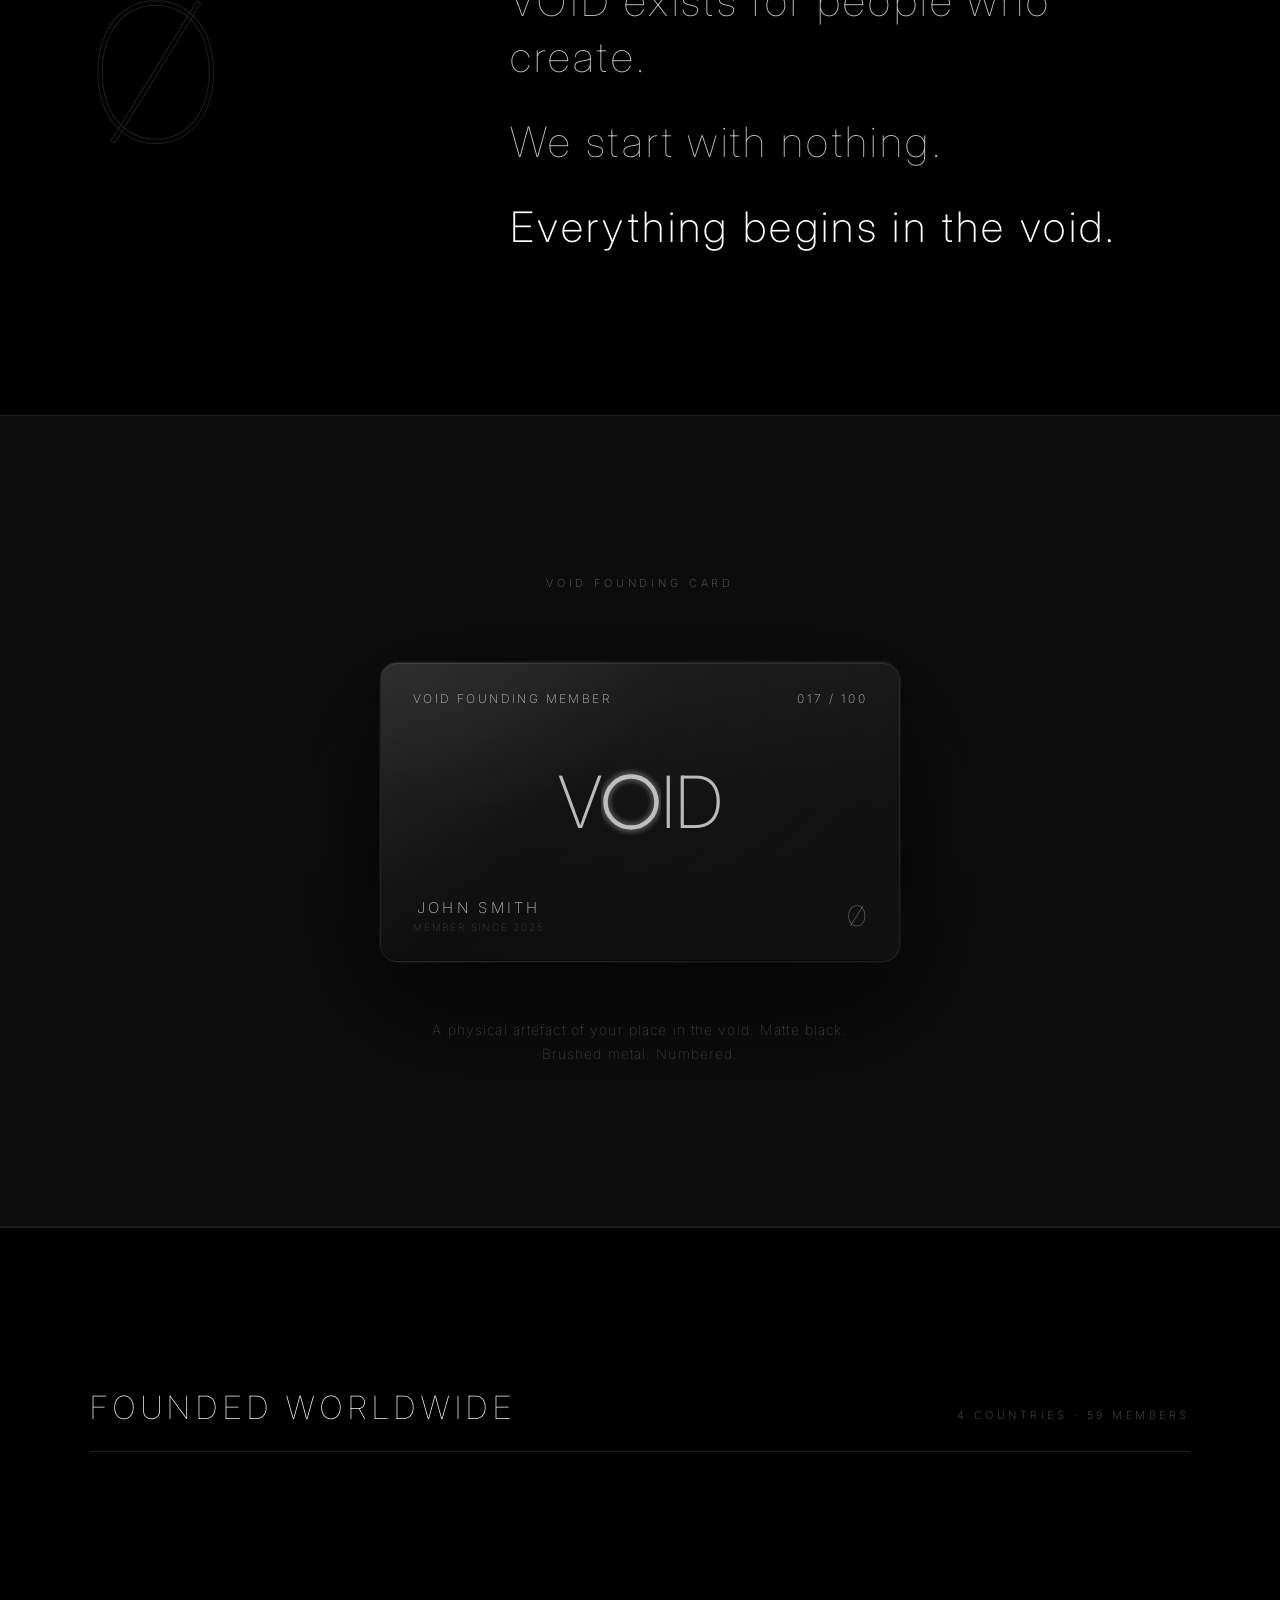
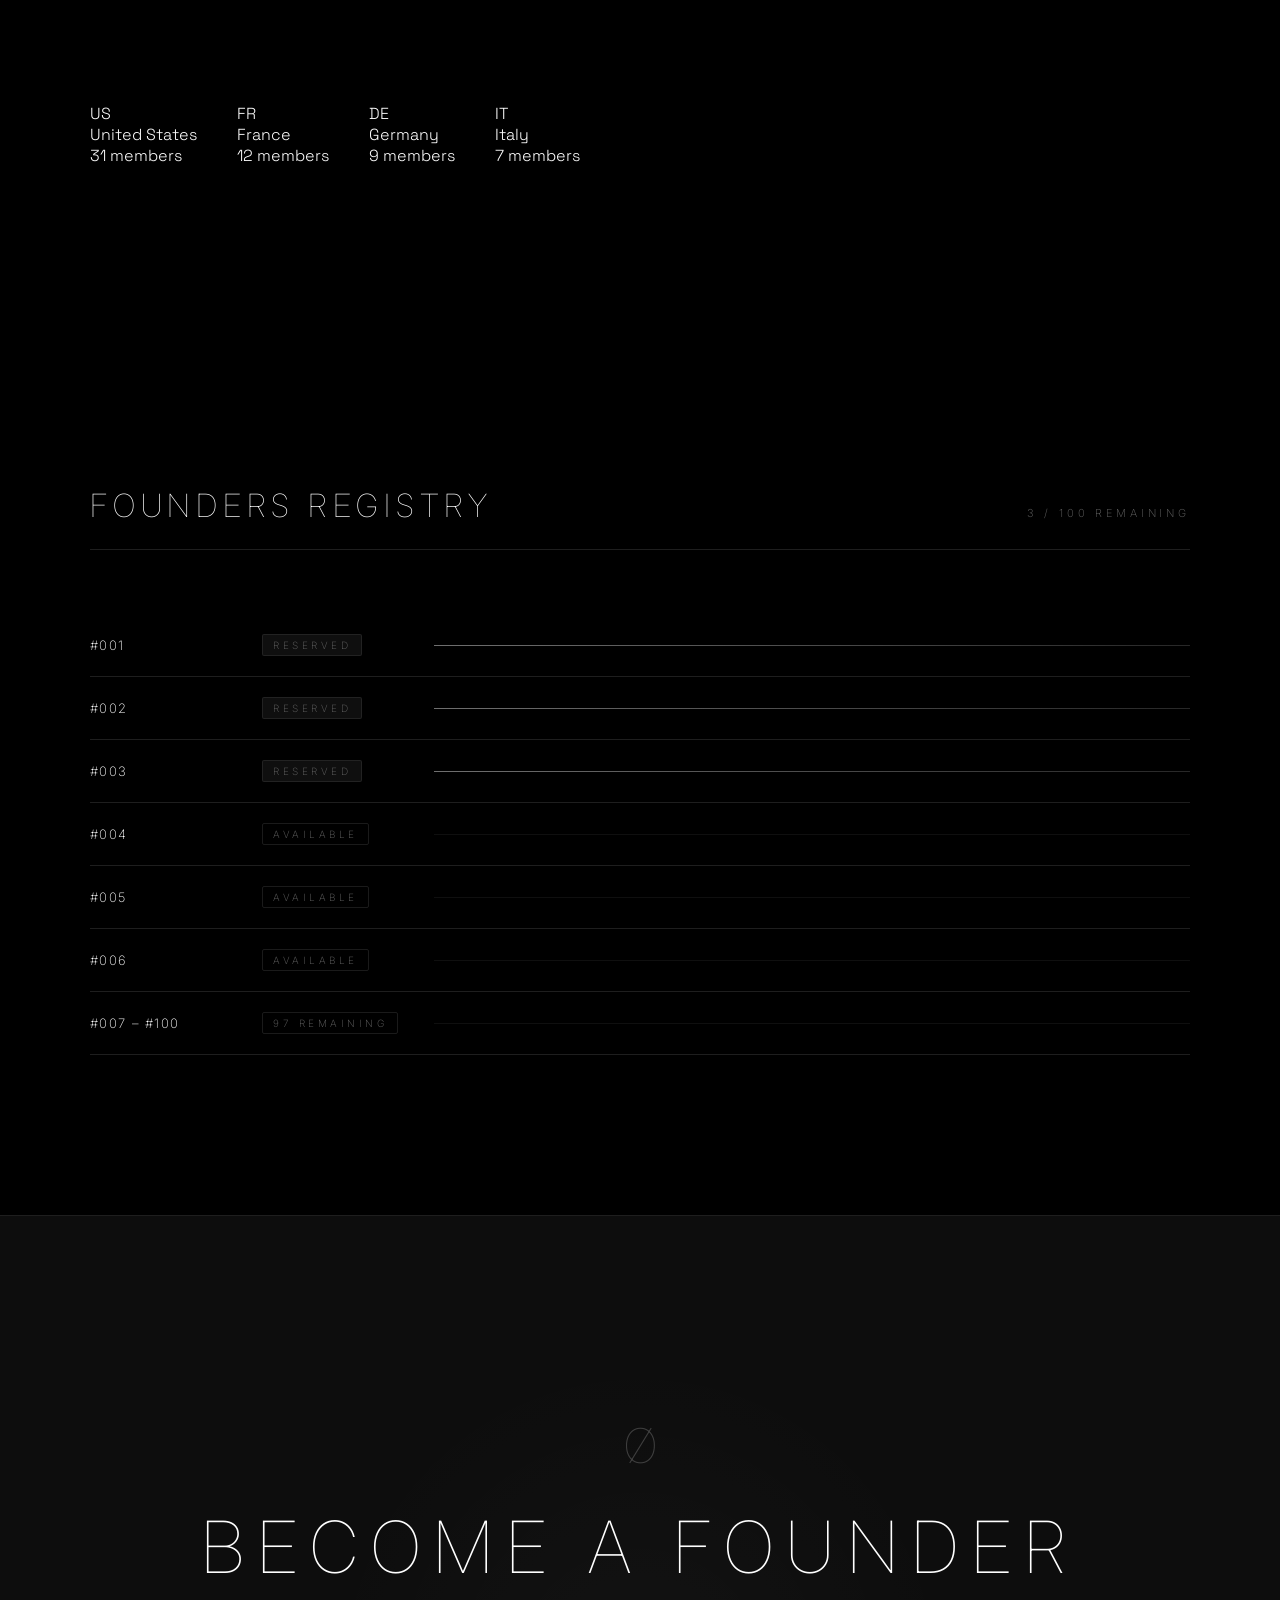
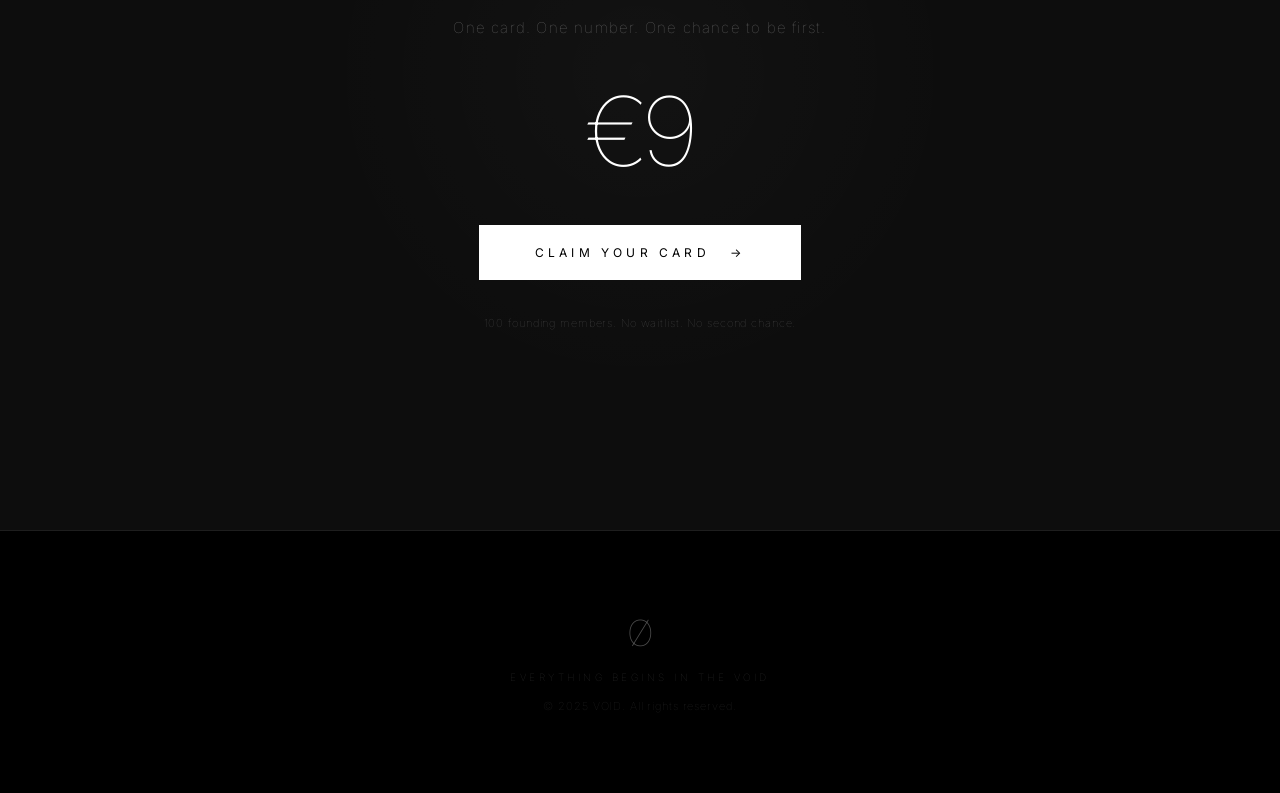
==== commit 8ef070b7: "Update index.html" ====
--- a/index.html
+++ b/index.html
@@ -57,7 +57,7 @@
       <div class="countdown-label reveal">FIRST DROP IN</div>
       <div class="countdown-grid reveal-delay-1">
         <div class="countdown-item">
-          <div class="countdown-number" id="days">00</div>
+          <div class="countdown-number" id="days">31</div>
           <div class="countdown-unit">DAYS</div>
         </div>
         <div class="countdown-sep">:</div>
@@ -133,34 +133,83 @@
   <div class="section-inner">
     <div class="map-header reveal">
       <h2 class="section-title">FOUNDED WORLDWIDE</h2>
-      <span class="map-count">4 COUNTRIES · GROWING</span>
+      <span class="map-count">4 COUNTRIES · 59 MEMBERS</span>
     </div>
     <div class="map-wrapper reveal-delay-1">
-      <canvas id="worldMap"></canvas>
-      <div class="map-legend reveal-delay-2">
-        <div class="legend-item" data-country="FR">
-          <span class="legend-dot"></span>
-          <span class="legend-name">FRANCE</span>
-          <span class="legend-num">12 members</span>
-        </div>
-        <div class="legend-item" data-country="US">
-          <span class="legend-dot"></span>
-          <span class="legend-name">UNITED STATES</span>
-          <span class="legend-num">31 members</span>
-        </div>
-        <div class="legend-item" data-country="DE">
-          <span class="legend-dot"></span>
-          <span class="legend-name">GERMANY</span>
-          <span class="legend-num">9 members</span>
-        </div>
-        <div class="legend-item" data-country="IT">
-          <span class="legend-dot"></span>
-          <span class="legend-name">ITALY</span>
-          <span class="legend-num">7 members</span>
-        </div>
-      </div>
-    </div>
-  </div>
+      <svg id="worldMapSvg"></svg>
+      <div class="map-legend">
+  <div class="legend-item" style="--i:0">
+    <div class="legend-card">
+      <div class="legend-top">
+        <div class="legend-ping">
+          <span class="legend-ring"></span>
+          <span class="legend-ring" style="animation-delay:.6s"></span>
+          <span class="legend-core"></span>
+        </div>
+        <span class="legend-code">US</span>
+      </div>
+      <div class="legend-country">United States</div>
+      <div class="legend-bar-wrap">
+        <div class="legend-bar" style="--pct:62%"></div>
+      </div>
+      <div class="legend-count">31 <span>members</span></div>
+    </div>
+  </div>
+
+  <div class="legend-item" style="--i:1">
+    <div class="legend-card">
+      <div class="legend-top">
+        <div class="legend-ping">
+          <span class="legend-ring" style="animation-delay:.3s"></span>
+          <span class="legend-ring" style="animation-delay:.9s"></span>
+          <span class="legend-core"></span>
+        </div>
+        <span class="legend-code">FR</span>
+      </div>
+      <div class="legend-country">France</div>
+      <div class="legend-bar-wrap">
+        <div class="legend-bar" style="--pct:24%"></div>
+      </div>
+      <div class="legend-count">12 <span>members</span></div>
+    </div>
+  </div>
+
+  <div class="legend-item" style="--i:2">
+    <div class="legend-card">
+      <div class="legend-top">
+        <div class="legend-ping">
+          <span class="legend-ring" style="animation-delay:.6s"></span>
+          <span class="legend-ring" style="animation-delay:1.2s"></span>
+          <span class="legend-core"></span>
+        </div>
+        <span class="legend-code">DE</span>
+      </div>
+      <div class="legend-country">Germany</div>
+      <div class="legend-bar-wrap">
+        <div class="legend-bar" style="--pct:18%"></div>
+      </div>
+      <div class="legend-count">9 <span>members</span></div>
+    </div>
+  </div>
+
+  <div class="legend-item" style="--i:3">
+    <div class="legend-card">
+      <div class="legend-top">
+        <div class="legend-ping">
+          <span class="legend-ring" style="animation-delay:.9s"></span>
+          <span class="legend-ring" style="animation-delay:1.5s"></span>
+          <span class="legend-core"></span>
+        </div>
+        <span class="legend-code">IT</span>
+      </div>
+      <div class="legend-country">Italy</div>
+      <div class="legend-bar-wrap">
+        <div class="legend-bar" style="--pct:14%"></div>
+      </div>
+      <div class="legend-count">7 <span>members</span></div>
+    </div>
+  </div>
+</div>
 </section>
 
   <!-- FOUNDERS REGISTRY -->
--- a/style.css
+++ b/style.css
@@ -1122,3 +1122,95 @@
     transition-duration: 0.01ms !important;
   }
 }
+
+#map-section {
+  position: relative;
+  z-index: 1;
+  padding: 160px 24px;
+  border-top: 1px solid #1e1e1e;
+  overflow: hidden;
+}
+
+.map-header {
+  display: flex;
+  align-items: baseline;
+  justify-content: space-between;
+  margin-bottom: 56px;
+  border-bottom: 1px solid #1e1e1e;
+  padding-bottom: 24px;
+}
+
+.map-count {
+  font-family: 'Inter', sans-serif;
+  font-weight: 200;
+  font-size: 11px;
+  letter-spacing: 0.32em;
+  color: #555555;
+}
+
+.map-wrapper {
+  position: relative;
+  width: 100%;
+}
+
+#worldMap {
+  width: 100%;
+  height: auto;
+  display: block;
+}
+
+.map-legend {
+  display: flex;
+  gap: 40px;
+  margin-top: 40px;
+  flex-wrap: wrap;
+}
+
+.legend-item {
+  display: flex;
+  align-items: center;
+  gap: 10px;
+  cursor: default;
+  transition: opacity 0.3s;
+}
+
+.legend-dot {
+  width: 6px;
+  height: 6px;
+  border-radius: 50%;
+  background: rgba(255,255,255,0.6);
+  box-shadow: 0 0 8px rgba(255,255,255,0.4);
+  flex-shrink: 0;
+  animation: dotPulse 3s ease-in-out infinite;
+}
+
+.legend-item:nth-child(1) .legend-dot { animation-delay: 0s; }
+.legend-item:nth-child(2) .legend-dot { animation-delay: 0.6s; }
+.legend-item:nth-child(3) .legend-dot { animation-delay: 1.2s; }
+.legend-item:nth-child(4) .legend-dot { animation-delay: 1.8s; }
+
+@keyframes dotPulse {
+  0%, 100% { opacity: 0.5; transform: scale(1); }
+  50% { opacity: 1; transform: scale(1.4); box-shadow: 0 0 14px rgba(255,255,255,0.6); }
+}
+
+.legend-name {
+  font-family: 'Inter', sans-serif;
+  font-weight: 200;
+  font-size: 10px;
+  letter-spacing: 0.22em;
+  color: #b8b8b8;
+}
+
+.legend-num {
+  font-family: 'Inter', sans-serif;
+  font-weight: 100;
+  font-size: 10px;
+  letter-spacing: 0.1em;
+  color: #444444;
+}
+
+@media (max-width: 600px) {
+  .map-legend { gap: 20px; }
+  .map-header { flex-direction: column; gap: 8px; }
+}
